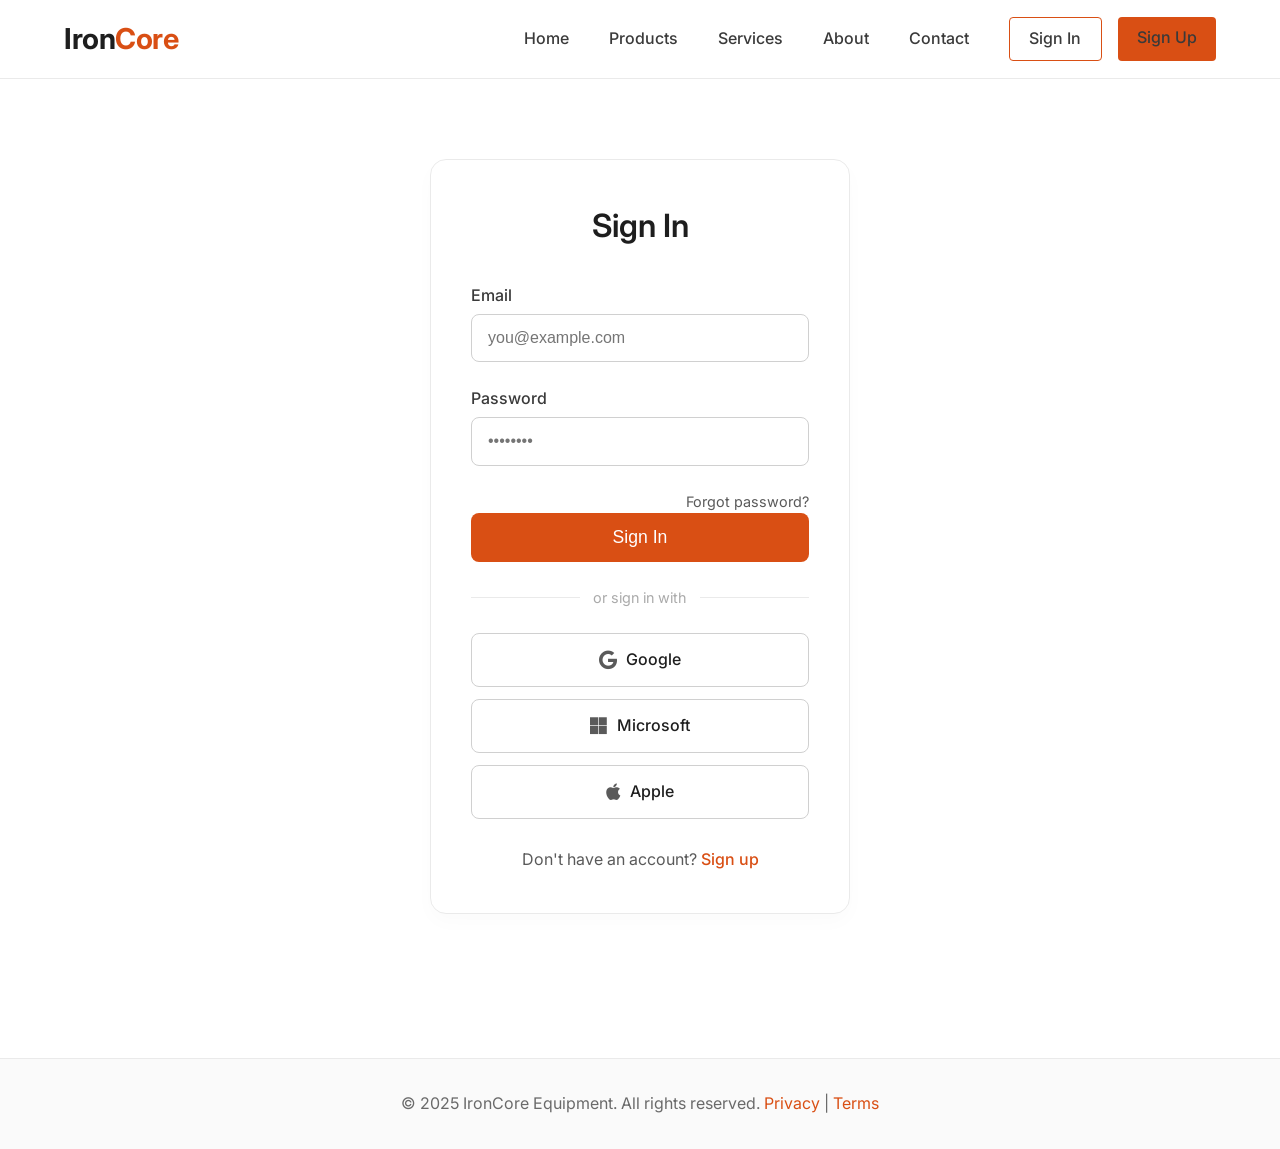
==== signin.html @ 62f5a4a1 "Add files via upload" ====
<!DOCTYPE html>
<html lang="en">
<head>
  <meta charset="UTF-8">
  <meta name="viewport" content="width=device-width, initial-scale=1.0">
  <title>Sign In | IronCore</title>
  <link rel="stylesheet" href="minimal.css">
  <link rel="stylesheet" href="https://cdnjs.cloudflare.com/ajax/libs/font-awesome/6.0.0-beta3/css/all.min.css">
  <link href="https://fonts.googleapis.com/css2?family=Inter:wght@400;500;600;700&display=swap" rel="stylesheet">
</head>
<body>
  <header>
    <nav>
      <div class="logo">Iron<span>Core</span></div>
      <button class="menu-toggle" aria-label="Menu"><i class="fas fa-bars"></i></button>
      <div class="nav-links">
        <a href="index.html">Home</a>
        <a href="#">Products</a>
        <a href="#">Services</a>
        <a href="#">About</a>
        <a href="#">Contact</a>
        <div class="auth-buttons">
          <a href="signin.html" class="btn-outline">Sign In</a>
          <a href="signup.html" class="btn-solid">Sign Up</a>
        </div>
      </div>
    </nav>
  </header>

  <main>
    <div class="form-container">
      <h2>Sign In</h2>
      <form>
        <div class="form-group">
          <label for="email">Email</label>
          <input type="email" id="email" placeholder="you@example.com" required>
        </div>
        <div class="form-group">
          <label for="password">Password</label>
          <input type="password" id="password" placeholder="••••••••" required>
        </div>
        <div class="forgot-password">
          <a href="#">Forgot password?</a>
        </div>
        <button type="submit" class="btn-solid">Sign In</button>
      </form>

      <div class="social-divider">
        <span>or sign in with</span>
      </div>

      <div class="social-buttons">
        <a href="#" class="btn-social"><i class="fab fa-google"></i> Google</a>
        <a href="#" class="btn-social"><i class="fab fa-microsoft"></i> Microsoft</a>
        <a href="#" class="btn-social"><i class="fab fa-apple"></i> Apple</a>
      </div>

      <div class="form-footer">
        Don't have an account? <a href="signup.html">Sign up</a>
      </div>
    </div>
  </main>

  <footer>
    <p>&copy; 2025 IronCore Equipment. All rights reserved. <a href="#">Privacy</a> | <a href="#">Terms</a></p>
  </footer>

  <script src="script.js"></script>
</body>
</html>
---- minimal.css ----
/* minimal.css - updated with mobile menu & animations */
* {
  margin: 0;
  padding: 0;
  box-sizing: border-box;
}

body {
  font-family: 'Inter', -apple-system, BlinkMacSystemFont, 'Segoe UI', Roboto, Helvetica, Arial, sans-serif;
  background: #ffffff;
  color: #1e1e1e;
  line-height: 1.6;
  overflow-x: hidden;
}

/* Header */
header {
  background: rgba(255, 255, 255, 0.98);
  backdrop-filter: blur(8px);
  border-bottom: 1px solid #eaeaea;
  padding: 1rem 5%;
  position: sticky;
  top: 0;
  z-index: 100;
  transition: background 0.3s, box-shadow 0.3s;
}

header.scrolled {
  background: rgba(255, 255, 255, 0.95);
  box-shadow: 0 4px 20px rgba(0, 0, 0, 0.03);
}

nav {
  display: flex;
  justify-content: space-between;
  align-items: center;
  flex-wrap: wrap;
}

.logo {
  font-size: 1.8rem;
  font-weight: 700;
  letter-spacing: -0.5px;
  color: #1e1e1e;
}

.logo span {
  color: #d94f14;
}

/* Desktop navigation */
.nav-links {
  display: flex;
  gap: 2.5rem;
  align-items: center;
  flex-wrap: wrap;
}

.nav-links a {
  color: #3a3a3a;
  text-decoration: none;
  font-weight: 500;
  transition: color 0.2s;
}

.nav-links a:hover {
  color: #d94f14;
}

.auth-buttons {
  display: flex;
  gap: 1rem;
}

.btn-outline {
  border: 1px solid #d94f14;
  color: #d94f14;
  padding: 0.5rem 1.2rem;
  border-radius: 4px;
  text-decoration: none;
  font-weight: 500;
  transition: background 0.2s, color 0.2s, transform 0.2s;
}

.btn-outline:hover {
  background: #d94f14;
  color: #ffffff;
  transform: translateY(-2px);
}

.btn-solid {
  background: #d94f14;
  color: #ffffff;
  padding: 0.5rem 1.2rem;
  border-radius: 4px;
  text-decoration: none;
  font-weight: 500;
  transition: background 0.2s, transform 0.2s;
}

.btn-solid:hover {
  background: #b33e0f;
  transform: translateY(-2px);
}

/* Mobile menu button */
.menu-toggle {
  display: none;
  background: none;
  border: none;
  font-size: 1.8rem;
  color: #1e1e1e;
  cursor: pointer;
  transition: color 0.2s;
}

.menu-toggle:hover {
  color: #d94f14;
}

/* Responsive navigation */
@media (max-width: 768px) {
  .menu-toggle {
    display: block;
  }

  .nav-links {
    position: fixed;
    top: 70px;
    left: 0;
    width: 100%;
    background: white;
    flex-direction: column;
    align-items: center;
    gap: 1.5rem;
    padding: 2rem 1rem;
    box-shadow: 0 10px 20px rgba(0,0,0,0.05);
    transform: translateY(-150%);
    opacity: 0;
    transition: transform 0.4s ease, opacity 0.3s;
    pointer-events: none;
    border-bottom: 1px solid #eaeaea;
    z-index: 99;
  }

  .nav-links.active {
    transform: translateY(0);
    opacity: 1;
    pointer-events: auto;
  }

  .auth-buttons {
    flex-direction: column;
    width: 100%;
    align-items: center;
  }

  .btn-outline, .btn-solid {
    width: 80%;
    text-align: center;
  }
}

/* Main */
main {
  padding: 2rem 5%;
  min-height: 70vh;
}

/* Hero */
.hero {
  display: flex;
  flex-direction: column;
  align-items: center;
  text-align: center;
  padding: 5rem 1rem;
  background: #fafafa;
  border-radius: 16px;
  margin-bottom: 4rem;
}

.hero h1 {
  font-size: clamp(2.8rem, 8vw, 4.5rem);
  font-weight: 700;
  line-height: 1.1;
  max-width: 900px;
  margin-bottom: 1.5rem;
  color: #1e1e1e;
}

.hero p {
  font-size: clamp(1.1rem, 3vw, 1.4rem);
  max-width: 650px;
  margin-bottom: 2.5rem;
  color: #5a5a5a;
}

.hero .btn-solid {
  font-size: 1.2rem;
  padding: 0.9rem 2.5rem;
}

/* Section titles */
.section-title {
  font-size: 2.2rem;
  font-weight: 600;
  margin: 3rem 0 2rem;
  color: #1e1e1e;
  position: relative;
  display: inline-block;
}

.section-title::after {
  content: '';
  display: block;
  width: 60px;
  height: 3px;
  background: #d94f14;
  margin-top: 0.3rem;
}

/* Featured grid */
.featured-grid {
  display: grid;
  grid-template-columns: repeat(auto-fit, minmax(300px, 1fr));
  gap: 2rem;
  margin: 2rem 0 3rem;
}

.card {
  background: #ffffff;
  border: 1px solid #f0f0f0;
  border-radius: 12px;
  overflow: hidden;
  transition: transform 0.3s, box-shadow 0.3s;
  opacity: 0;
  transform: translateY(20px);
  animation: fadeUp 0.6s forwards;
}

.card:hover {
  transform: translateY(-6px) scale(1.02);
  box-shadow: 0 12px 24px rgba(0,0,0,0.05);
}

.card img {
  width: 100%;
  height: 220px;
  object-fit: cover;
  border-bottom: 1px solid #f0f0f0;
  transition: transform 0.4s;
}

.card:hover img {
  transform: scale(1.05);
}

.card-content {
  padding: 1.5rem;
}

.card-content h3 {
  font-size: 1.5rem;
  font-weight: 600;
  margin-bottom: 0.5rem;
  color: #1e1e1e;
}

.card-content p {
  color: #5a5a5a;
  margin-bottom: 1.2rem;
}

.card-content .btn-outline {
  display: inline-block;
  padding: 0.4rem 1.2rem;
  font-size: 0.95rem;
}

/* Services grid */
.services-grid {
  display: grid;
  grid-template-columns: repeat(auto-fit, minmax(220px, 1fr));
  gap: 2rem;
  margin: 2rem 0 3rem;
}

.service-item {
  background: #fafafa;
  border-radius: 12px;
  padding: 2rem 1.5rem;
  text-align: center;
  transition: background 0.3s, transform 0.3s;
  opacity: 0;
  transform: translateY(20px);
  animation: fadeUp 0.6s forwards;
}

.service-item:nth-child(2) { animation-delay: 0.1s; }
.service-item:nth-child(3) { animation-delay: 0.2s; }
.service-item:nth-child(4) { animation-delay: 0.3s; }

.service-item:hover {
  background: #f0f0f0;
  transform: translateY(-4px);
}

.service-item i {
  font-size: 2.5rem;
  color: #d94f14;
  margin-bottom: 1rem;
}

.service-item h3 {
  font-size: 1.3rem;
  font-weight: 600;
  margin-bottom: 0.5rem;
  color: #1e1e1e;
}

.service-item p {
  color: #5a5a5a;
  font-size: 0.95rem;
}

/* Forms */
.form-container {
  max-width: 420px;
  margin: 3rem auto;
  background: #ffffff;
  border: 1px solid #eaeaea;
  border-radius: 16px;
  padding: 2.5rem;
  box-shadow: 0 8px 20px rgba(0,0,0,0.02);
  opacity: 0;
  transform: translateY(20px);
  animation: fadeUp 0.6s forwards;
}

.form-container h2 {
  font-size: 2rem;
  font-weight: 600;
  text-align: center;
  margin-bottom: 2rem;
  color: #1e1e1e;
}

.form-group {
  margin-bottom: 1.5rem;
}

.form-group label {
  display: block;
  font-weight: 500;
  margin-bottom: 0.3rem;
  color: #3a3a3a;
}

.form-group input {
  width: 100%;
  padding: 0.9rem 1rem;
  border: 1px solid #d0d0d0;
  border-radius: 8px;
  font-size: 1rem;
  transition: border 0.2s, box-shadow 0.2s;
}

.form-group input:focus {
  outline: none;
  border-color: #d94f14;
  box-shadow: 0 0 0 3px rgba(217,79,20,0.1);
}

.form-container .btn-solid {
  width: 100%;
  padding: 0.9rem;
  font-size: 1.1rem;
  border: none;
  cursor: pointer;
  border-radius: 8px;
}

.form-footer {
  text-align: center;
  margin-top: 1.8rem;
  color: #5a5a5a;
}

.form-footer a {
  color: #d94f14;
  text-decoration: none;
  font-weight: 500;
}

.form-footer a:hover {
  text-decoration: underline;
}

/* Footer */
footer {
  background: #fafafa;
  border-top: 1px solid #eaeaea;
  text-align: center;
  padding: 2rem 5%;
  margin-top: 4rem;
  color: #6a6a6a;
}

footer a {
  color: #d94f14;
  text-decoration: none;
}

footer a:hover {
  text-decoration: underline;
}

/* Animations */
@keyframes fadeUp {
  to {
    opacity: 1;
    transform: translateY(0);
  }
}

/* Additional scroll reveal (will be controlled by JS) */
.fade-up {
  opacity: 0;
  transform: translateY(20px);
  transition: opacity 0.6s, transform 0.6s;
}

.fade-up.visible {
  opacity: 1;
  transform: translateY(0);
}

/* Additional styles for social buttons and stats */

.hero-stats {
  display: flex;
  justify-content: center;
  gap: 3rem;
  margin-top: 3rem;
  flex-wrap: wrap;
}

.stat-item {
  text-align: center;
}

.stat-number {
  font-size: 2.2rem;
  font-weight: 700;
  color: #d94f14;
  display: block;
  line-height: 1.2;
}

.stat-label {
  font-size: 0.9rem;
  color: #5a5a5a;
  text-transform: uppercase;
  letter-spacing: 1px;
}

.social-divider {
  display: flex;
  align-items: center;
  text-align: center;
  margin: 1.5rem 0;
  color: #aaa;
}

.social-divider::before,
.social-divider::after {
  content: '';
  flex: 1;
  border-bottom: 1px solid #eaeaea;
}

.social-divider span {
  padding: 0 0.8rem;
  font-size: 0.9rem;
}

.social-buttons {
  display: flex;
  flex-direction: column;
  gap: 0.8rem;
}

.btn-social {
  display: flex;
  align-items: center;
  justify-content: center;
  gap: 0.6rem;
  width: 100%;
  padding: 0.8rem;
  border: 1px solid #d0d0d0;
  border-radius: 8px;
  background: white;
  color: #1e1e1e;
  font-weight: 500;
  text-decoration: none;
  transition: background 0.2s, border-color 0.2s;
}

.btn-social i {
  font-size: 1.2rem;
  color: #5a5a5a;
}

.btn-social:hover {
  background: #f5f5f5;
  border-color: #d94f14;
}

.btn-social:hover i {
  color: #d94f14;
}

.forgot-password {
  display: block;
  text-align: right;
  font-size: 0.9rem;
  margin-top: 0.3rem;
}

.forgot-password a {
  color: #5a5a5a;
  text-decoration: none;
}

.forgot-password a:hover {
  color: #d94f14;
  text-decoration: underline;
}

/* Logo image styles */
.logo-img {
  height: 40px;  /* Adjust this value based on your logo size */
  width: auto;
  display: block;
}

/* If you want the logo to be responsive on mobile */
@media (max-width: 768px) {
  .logo-img {
    height: 32px;  /* Slightly smaller on mobile */
  }
}
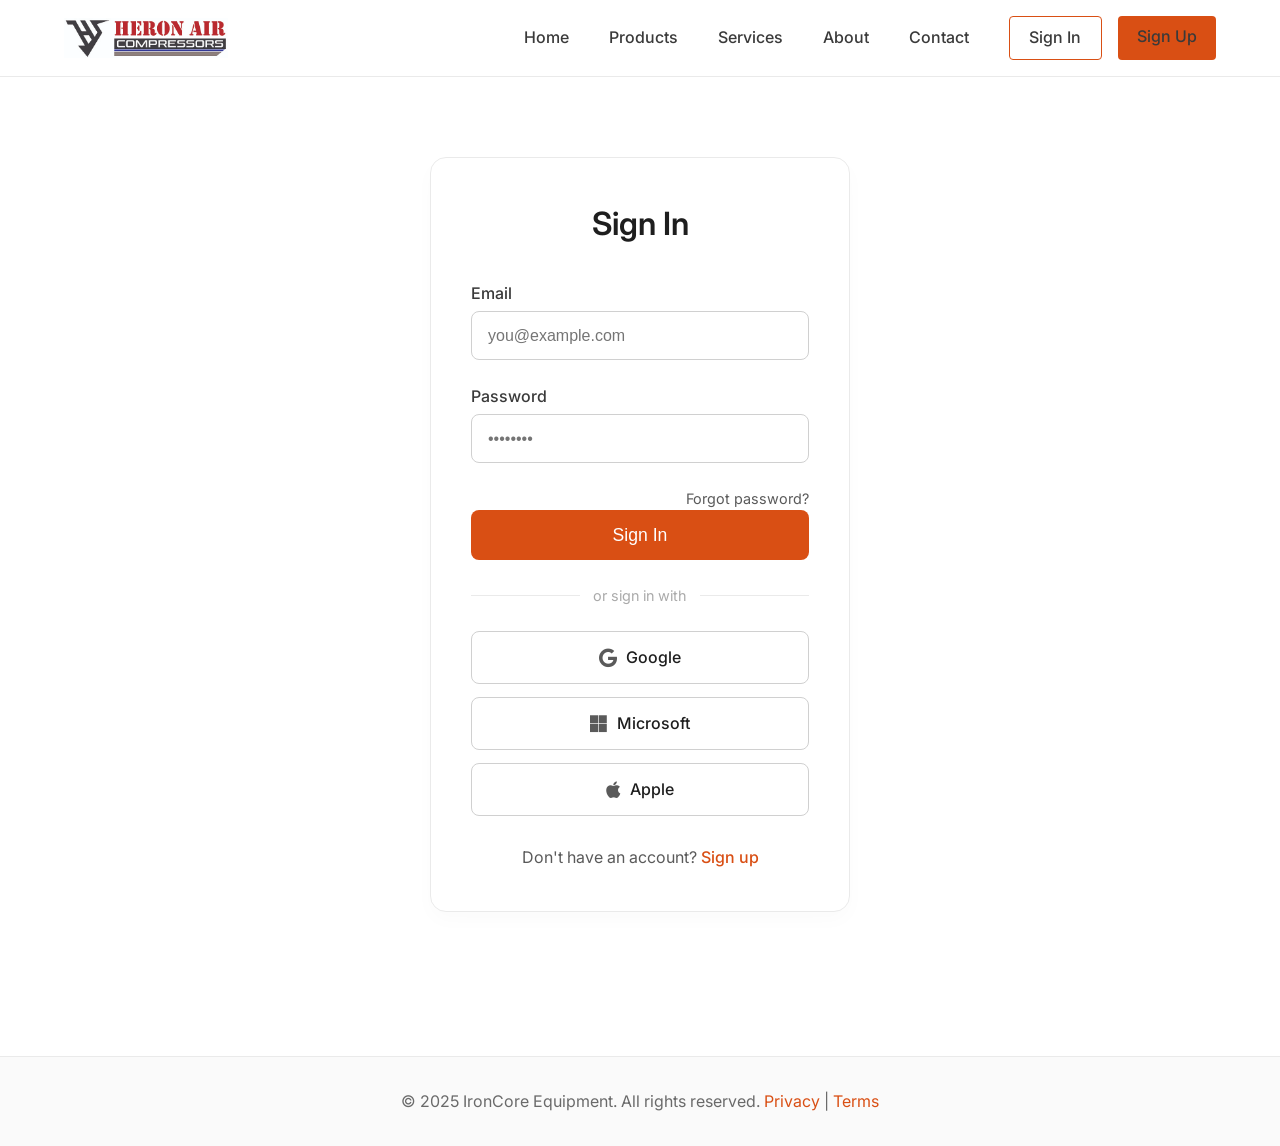
==== commit c24fbeea: "Update signin.html" ====
--- a/signin.html
+++ b/signin.html
@@ -11,7 +11,9 @@
 <body>
   <header>
     <nav>
-      <div class="logo">Iron<span>Core</span></div>
+      <div class="logo">
+        <img src="heron-air-compressors.jpg" alt="IronCore Equipment" class="logo-img">
+      </div>
       <button class="menu-toggle" aria-label="Menu"><i class="fas fa-bars"></i></button>
       <div class="nav-links">
         <a href="index.html">Home</a>
@@ -67,4 +69,4 @@
 
   <script src="script.js"></script>
 </body>
-</html>+</html>
